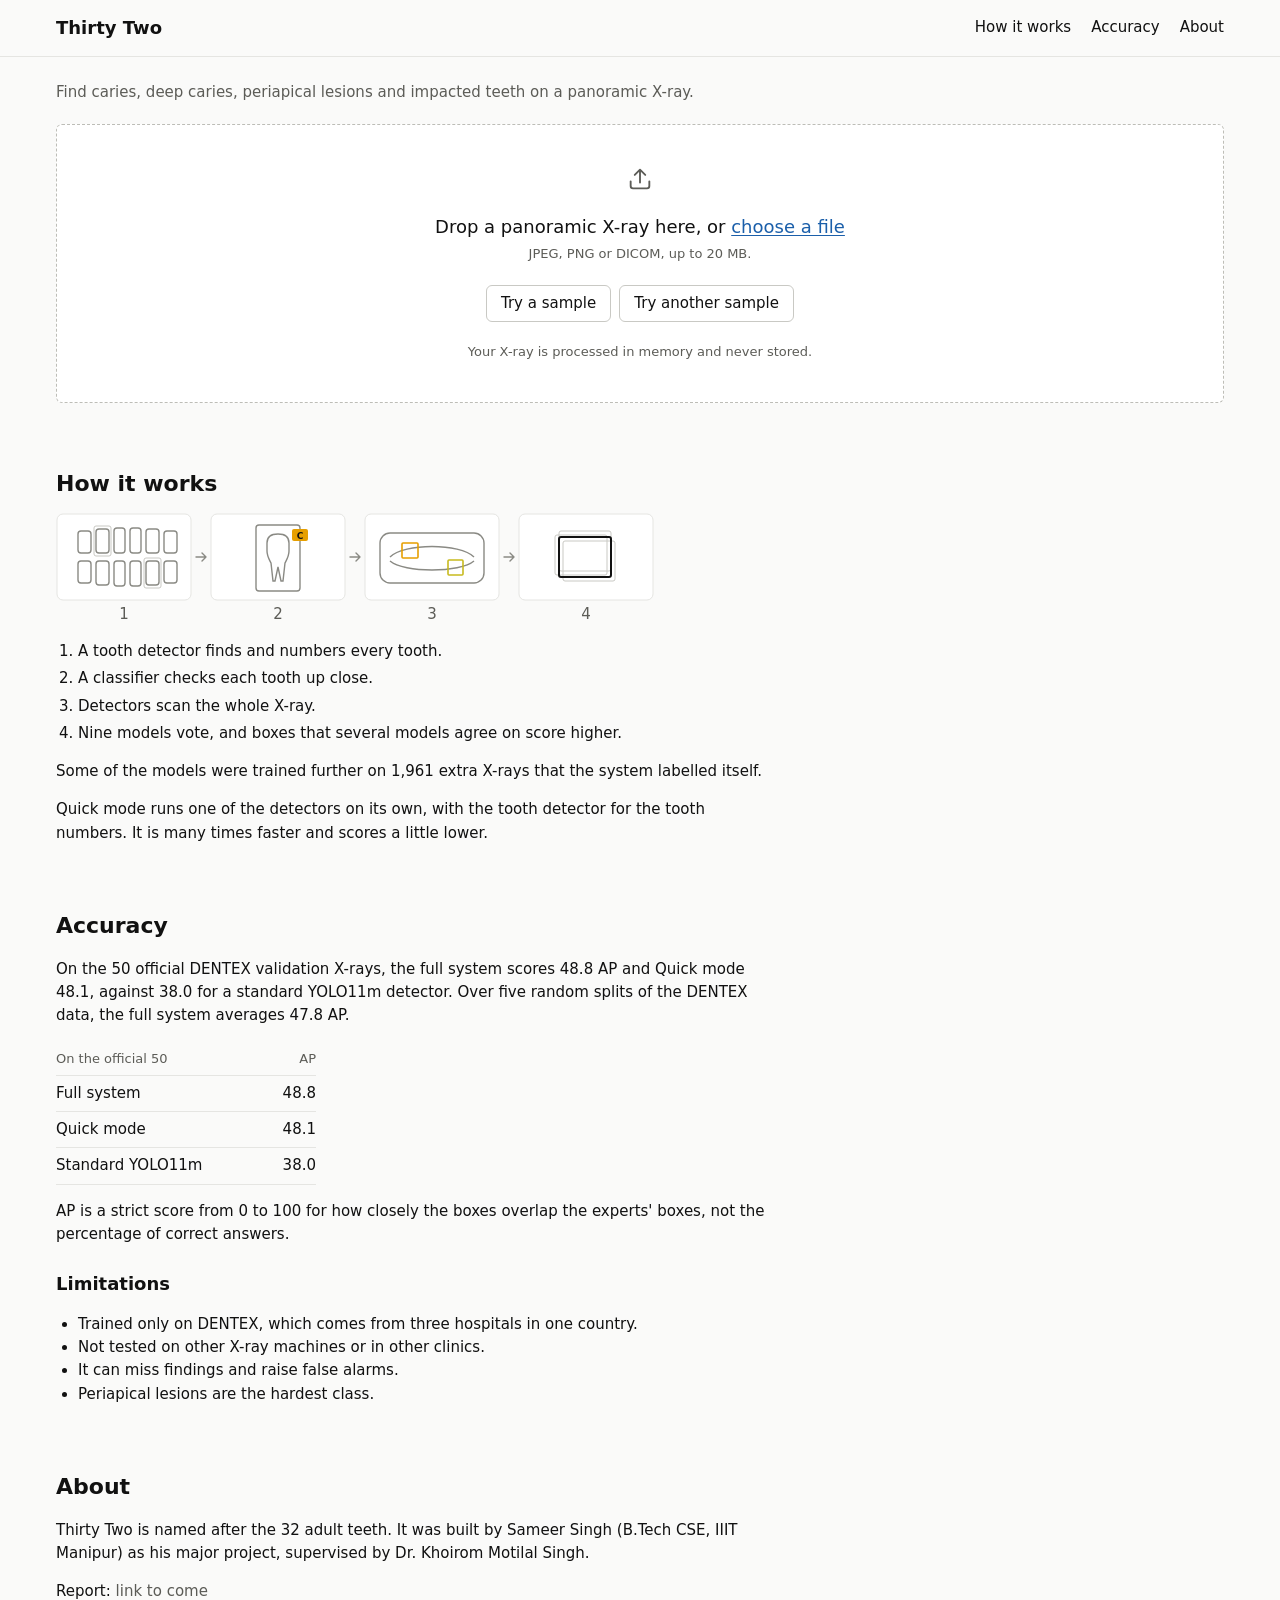
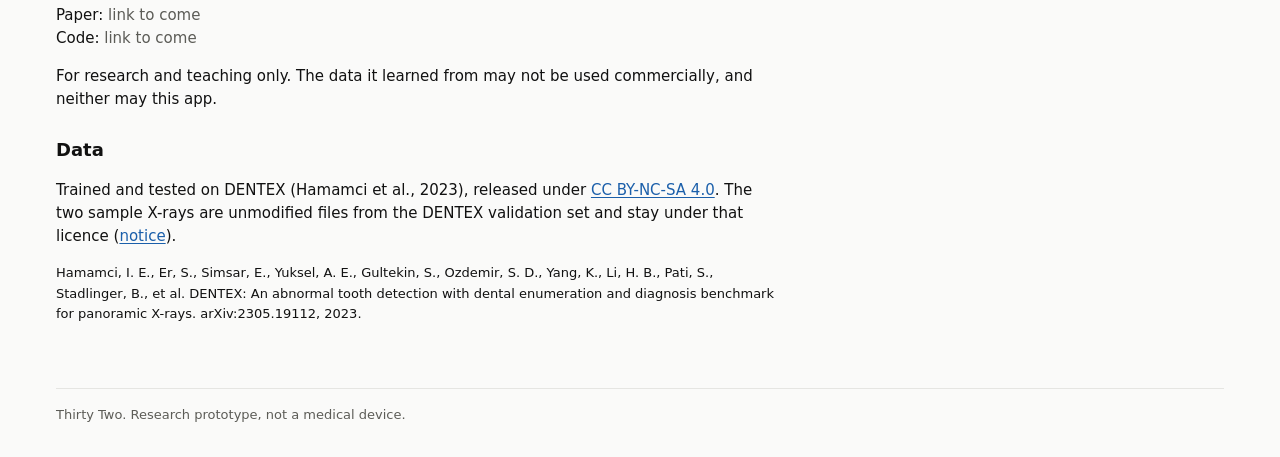
==== thirtytwo/static/index.html @ 02ea4c18 "Add the frontend and the display thresholds - plain HTML, CSS and JS served by FastAPI, no libraries" ====
<!doctype html>
<html lang="en">
<head>
<meta charset="utf-8">
<meta name="viewport" content="width=device-width, initial-scale=1">
<title>Thirty Two</title>
<meta name="description" content="Find caries, deep caries, periapical lesions and impacted teeth on a panoramic X-ray.">
<link rel="icon" href="favicon.svg" type="image/svg+xml">
<link rel="stylesheet" href="app.css">
<script src="app.js" defer></script>
</head>
<body>
<header class="bar">
  <div class="wrap bar-inner">
    <a class="brand" href="#top">Thirty Two</a>
    <nav aria-label="Sections">
      <a href="#how">How it works</a>
      <a href="#accuracy">Accuracy</a>
      <a href="#about">About</a>
    </nav>
  </div>
</header>

<main id="top" class="wrap">
  <p class="lede">Find caries, deep caries, periapical lesions and impacted teeth on a panoramic X-ray.</p>

  <section class="tool" aria-label="Tool">
    <div class="drop" id="drop">
      <svg class="icon" viewBox="0 0 24 24" aria-hidden="true"><path d="M12 15V4M7.5 8.5 12 4l4.5 4.5M4 14v4a2 2 0 0 0 2 2h12a2 2 0 0 0 2-2v-4"/></svg>
      <p class="drop-title">Drop a panoramic X-ray here, or <button type="button" class="link" id="choose">choose a file</button></p>
      <p class="hint">JPEG, PNG or DICOM, up to 20 MB.</p>
      <p class="samples">
        <button type="button" class="outline" data-sample="samples/val_28.png">Try a sample</button>
        <button type="button" class="outline" data-sample="samples/val_14.png">Try another sample</button>
      </p>
      <p class="privacy">Your X-ray is processed in memory and never stored.</p>
      <input type="file" id="file" accept="image/jpeg,image/png,.dcm,.dicom,application/dicom" hidden>
    </div>

    <p class="message" id="message" role="alert" hidden></p>

    <div class="progress" id="progress" hidden>
      <div class="progress-line"><div class="progress-fill" id="progress-fill"></div></div>
      <p class="progress-text" id="progress-text" aria-live="polite"></p>
    </div>

    <div class="warning" id="warning" hidden>
      <p id="warning-text"></p>
      <button type="button" class="outline" data-again>Choose another X-ray</button>
    </div>

    <div class="results" id="results" hidden>
      <div class="viewer-col">
        <div class="viewer" id="viewer" tabindex="0" role="group"
             aria-label="X-ray viewer. Plus and minus zoom, the arrow keys pan, 0 resets the view. The findings are listed next to it.">
          <img id="xray" alt="" draggable="false">
          <canvas id="overlay" aria-hidden="true"></canvas>
        </div>
        <div class="viewer-tools">
          <button type="button" class="outline small" id="reset">
            <svg class="icon" viewBox="0 0 24 24" aria-hidden="true"><path d="M4 12a8 8 0 1 0 2.4-5.7M4 4v4.5h4.5"/></svg>Reset view
          </button>
          <label class="range">Brightness <input type="range" id="brightness" min="40" max="200" value="100"></label>
          <label class="range">Contrast <input type="range" id="contrast" min="40" max="250" value="100"></label>
          <label class="check"><input type="checkbox" id="all-teeth"> Show all teeth</label>
        </div>
        <p class="disclaimer">Research prototype. Not a medical device. Don't use it to diagnose or treat anyone.</p>
      </div>

      <aside class="panel" aria-label="Findings">
        <p class="summary" id="summary" aria-live="polite"></p>
        <div id="groups"></div>

        <fieldset class="block">
          <legend>Show</legend>
          <div class="toggles" id="toggles"></div>
        </fieldset>

        <div class="block">
          <label class="legend" for="sensitivity">Sensitivity <span class="num" id="sens-value">×1.0</span></label>
          <input type="range" id="sensitivity" min="-100" max="100" step="5" value="0">
          <div class="scale" aria-hidden="true"><span>More findings</span><span>Fewer findings</span></div>
        </div>

        <fieldset class="block">
          <legend>Mode</legend>
          <div class="modes">
            <label><input type="radio" name="mode" value="quick"> Quick <span class="num time" id="time-quick"></span></label>
            <label><input type="radio" name="mode" value="full"> Full <span class="num time" id="time-full"></span></label>
          </div>
          <div class="progress-line inline" id="mode-progress" hidden><div class="progress-fill" id="mode-fill"></div></div>
          <p class="hint" id="mode-hint" aria-live="polite"></p>
        </fieldset>

        <div class="block downloads">
          <button type="button" class="outline" id="dl-png">
            <svg class="icon" viewBox="0 0 24 24" aria-hidden="true"><path d="M12 4v11M7.5 10.5 12 15l4.5-4.5M4 14v4a2 2 0 0 0 2 2h12a2 2 0 0 0 2-2v-4"/></svg>Download image (PNG)
          </button>
          <button type="button" class="outline" id="dl-json">
            <svg class="icon" viewBox="0 0 24 24" aria-hidden="true"><path d="M12 4v11M7.5 10.5 12 15l4.5-4.5M4 14v4a2 2 0 0 0 2 2h12a2 2 0 0 0 2-2v-4"/></svg>Download findings (JSON)
          </button>
        </div>

        <button type="button" class="link" data-again>Choose another X-ray</button>
      </aside>
    </div>
  </section>

  <section id="how" class="text">
    <h2>How it works</h2>
    <svg class="diagram" viewBox="0 0 600 112" role="img" aria-label="Four steps: find and number the teeth, check each tooth, scan the whole X-ray, vote.">
      <g class="frame">
        <rect x="1" y="1" width="134" height="86" rx="6"/>
        <rect x="155" y="1" width="134" height="86" rx="6"/>
        <rect x="309" y="1" width="134" height="86" rx="6"/>
        <rect x="463" y="1" width="134" height="86" rx="6"/>
      </g>
      <g class="arrow">
        <path d="M140 44h10M146 40l4 4-4 4"/><path d="M294 44h10M300 40l4 4-4 4"/><path d="M448 44h10M454 40l4 4-4 4"/>
      </g>
      <g class="ink">
        <rect x="22" y="18" width="13" height="22" rx="3"/><rect x="40" y="16" width="13" height="24" rx="3"/>
        <rect x="58" y="15" width="11" height="25" rx="3"/><rect x="74" y="15" width="11" height="25" rx="3"/>
        <rect x="90" y="16" width="13" height="24" rx="3"/><rect x="108" y="18" width="13" height="22" rx="3"/>
        <rect x="22" y="48" width="13" height="22" rx="3"/><rect x="40" y="48" width="13" height="24" rx="3"/>
        <rect x="58" y="48" width="11" height="25" rx="3"/><rect x="74" y="48" width="11" height="25" rx="3"/>
        <rect x="90" y="48" width="13" height="24" rx="3"/><rect x="108" y="48" width="13" height="22" rx="3"/>
      </g>
      <g class="soft"><rect x="38" y="13" width="17" height="30" rx="2"/><rect x="88" y="45" width="17" height="30" rx="2"/></g>
      <g class="ink">
        <rect x="200" y="12" width="44" height="66" rx="3" class="soft"/>
        <path d="M211 30c0-6 4-9 11-9s11 3 11 9v8c0 5-2 8-4 12l-2 18h-2l-3-14-3 14h-2l-2-18c-2-4-4-7-4-12z"/>
      </g>
      <rect x="236" y="16" width="16" height="12" rx="2" class="tag-c"/>
      <text x="244" y="25.5" class="tag-text">C</text>
      <g class="ink">
        <rect x="324" y="20" width="104" height="50" rx="10"/>
        <path d="M334 44c14-14 70-14 84 0M334 48c14 12 70 12 84 0"/>
      </g>
      <rect x="346" y="30" width="16" height="15" rx="1" class="box-c"/>
      <rect x="392" y="47" width="15" height="15" rx="1" class="box-it"/>
      <g class="soft"><rect x="499" y="22" width="52" height="40" rx="2"/><rect x="507" y="28" width="52" height="40" rx="2"/><rect x="503" y="18" width="52" height="40" rx="2"/></g>
      <rect x="503" y="24" width="52" height="40" rx="2" class="ink strong"/>
      <g class="step"><text x="68" y="106">1</text><text x="222" y="106">2</text><text x="376" y="106">3</text><text x="530" y="106">4</text></g>
    </svg>
    <ol class="steps">
      <li>A tooth detector finds and numbers every tooth.</li>
      <li>A classifier checks each tooth up close.</li>
      <li>Detectors scan the whole X-ray.</li>
      <li>Nine models vote, and boxes that several models agree on score higher.</li>
    </ol>
    <p>Some of the models were trained further on 1,961 extra X-rays that the system labelled itself.</p>
    <p>Quick mode runs one of the detectors on its own, with the tooth detector for the tooth numbers. It is many
      times faster and scores a little lower.</p>
  </section>

  <section id="accuracy" class="text">
    <h2>Accuracy</h2>
    <p>On the 50 official DENTEX validation X-rays, the full system scores 48.8 AP and Quick mode 48.1, against 38.0
      for a standard YOLO11m detector. Over five random splits of the DENTEX data, the full system averages 47.8 AP.</p>
    <table class="scores">
      <thead><tr><th scope="col">On the official 50</th><th scope="col" class="num">AP</th></tr></thead>
      <tbody>
        <tr><td>Full system</td><td class="num">48.8</td></tr>
        <tr><td>Quick mode</td><td class="num">48.1</td></tr>
        <tr><td>Standard YOLO11m</td><td class="num">38.0</td></tr>
      </tbody>
    </table>
    <p>AP is a strict score from 0 to 100 for how closely the boxes overlap the experts' boxes, not the percentage of
      correct answers.</p>
    <h3>Limitations</h3>
    <ul>
      <li>Trained only on DENTEX, which comes from three hospitals in one country.</li>
      <li>Not tested on other X-ray machines or in other clinics.</li>
      <li>It can miss findings and raise false alarms.</li>
      <li>Periapical lesions are the hardest class.</li>
    </ul>
  </section>

  <section id="about" class="text">
    <h2>About</h2>
    <p>Thirty Two is named after the 32 adult teeth. It was built by Sameer Singh (B.Tech CSE, IIIT Manipur) as his
      major project, supervised by Dr. Khoirom Motilal Singh.</p>
    <ul class="links">
      <!-- Replace each "link to come" with a link, e.g. <a href="https://...">Read the report</a> -->
      <li>Report: <span class="todo">link to come</span></li>
      <li>Paper: <span class="todo">link to come</span></li>
      <li>Code: <span class="todo">link to come</span></li>
    </ul>
    <p>For research and teaching only. The data it learned from may not be used commercially, and neither may this
      app.</p>
    <h3>Data</h3>
    <p>Trained and tested on DENTEX (Hamamci et al., 2023), released under
      <a href="https://creativecommons.org/licenses/by-nc-sa/4.0/" rel="noreferrer">CC BY-NC-SA 4.0</a>. The two
      sample X-rays are unmodified files from the DENTEX validation set and stay under that licence
      (<a href="samples/LICENSE.txt">notice</a>).</p>
    <p class="cite">Hamamci, I. E., Er, S., Simsar, E., Yuksel, A. E., Gultekin, S., Ozdemir, S. D., Yang, K., Li, H. B.,
      Pati, S., Stadlinger, B., et al. DENTEX: An abnormal tooth detection with dental enumeration and diagnosis
      benchmark for panoramic X-rays. arXiv:2305.19112, 2023.</p>
  </section>
</main>

<footer class="wrap foot">Thirty Two. Research prototype, not a medical device.</footer>
</body>
</html>
---- thirtytwo/static/app.css ----
/* Thirty Two. One accent, no shadows, no gradients, radius at most 6px, system fonts, one type scale. */
:root {
  --bg: #FAFAF9;
  --surface: #FFFFFF;
  --text: #111111;
  --muted: #5C5C57;
  --border: #E5E5E2;
  --accent: #1B5FAA;           /* links and the main button only; 6.2:1 on --bg */
  --viewer: #0E0F10;
  --caries: #E69F00;           /* Okabe-Ito */
  --deep: #CC79A7;
  --peri: #56B4E9;
  --impacted: #F0E442;
  --s: 13px;                   /* type scale */
  --m: 15px;
  --l: 18px;
  --xl: 22px;
  --r: 6px;
  --font: system-ui, -apple-system, "Segoe UI", Roboto, "Helvetica Neue", Arial, sans-serif;
}

* { box-sizing: border-box; }
html { -webkit-text-size-adjust: 100%; scroll-behavior: smooth; }
body { margin: 0; background: var(--bg); color: var(--text); font: 400 var(--m)/1.55 var(--font); }
[hidden] { display: none !important; }
a { color: var(--accent); text-underline-offset: 2px; }
a:hover { text-decoration-thickness: 2px; }
:focus-visible { outline: 2px solid var(--accent); outline-offset: 2px; }
.num { font-variant-numeric: tabular-nums; }
.wrap { max-width: 1200px; margin: 0 auto; padding: 0 16px; }

/* ---------------------------------------------------------------- top bar */
.bar { border-bottom: 1px solid var(--border); background: var(--bg); }
.bar-inner { display: flex; align-items: center; justify-content: space-between; gap: 16px; min-height: 56px; flex-wrap: wrap; }
.brand { color: var(--text); text-decoration: none; font-weight: 600; font-size: var(--l); }
.bar nav { display: flex; gap: 20px; flex-wrap: wrap; }
.bar nav a { color: var(--text); text-decoration: none; font-size: var(--m); }
.bar nav a:hover { color: var(--accent); text-decoration: underline; }
@media (max-width: 480px) {
  .bar nav { gap: 14px; }
  .bar nav a { font-size: var(--s); }
}
.lede { margin: 24px 0 20px; font-size: var(--m); color: var(--muted); }

/* ---------------------------------------------------------------- buttons */
button { font: inherit; color: inherit; cursor: pointer; }
.outline, .primary {
  display: inline-flex; align-items: center; gap: 8px; min-height: 36px; padding: 6px 14px;
  border-radius: var(--r); font-size: var(--m);
}
.outline { background: var(--surface); border: 1px solid #C9C9C4; color: var(--text); }
.outline:hover { border-color: var(--text); }
.primary { background: var(--accent); border: 1px solid var(--accent); color: #fff; }
.small { min-height: 32px; padding: 4px 10px; font-size: var(--s); }
.link { background: none; border: 0; padding: 0; color: var(--accent); text-decoration: underline; text-underline-offset: 2px; }
button:disabled, input:disabled { cursor: not-allowed; opacity: 0.5; }
.icon { width: 18px; height: 18px; flex: none; fill: none; stroke: currentColor; stroke-width: 1.6; stroke-linecap: round; stroke-linejoin: round; }

/* ---------------------------------------------------------------- drop zone */
.drop {
  border: 1px dashed #BDBDB7; border-radius: var(--r); background: var(--surface);
  padding: 40px 16px; text-align: center;
}
.drop.over { border-color: var(--accent); border-style: solid; }
.drop .icon { width: 28px; height: 28px; color: var(--muted); }
.drop-title { margin: 12px 0 4px; font-size: var(--l); }
.hint { margin: 0; color: var(--muted); font-size: var(--s); }
.samples { margin: 20px 0 0; display: flex; gap: 8px; justify-content: center; flex-wrap: wrap; }
.privacy { margin: 20px 0 0; font-size: var(--s); color: var(--muted); }
.message { margin: 12px 0 0; padding: 10px 12px; border: 1px solid var(--border); border-radius: var(--r); background: var(--surface); }

/* ---------------------------------------------------------------- loading */
.progress { padding: 32px 0; }
.progress-line { height: 2px; background: var(--border); border-radius: 1px; overflow: hidden; }
.progress-fill { height: 100%; width: 0; background: var(--accent); }
.progress-line.inline { margin-top: 12px; }
.progress-text { margin: 12px 0 0; color: var(--muted); }
.warning { margin-top: 16px; padding: 16px; border: 1px solid var(--border); border-radius: var(--r); background: var(--surface); }
.warning p { margin: 0 0 12px; }

/* ---------------------------------------------------------------- results */
.results { display: grid; gap: 24px; margin-top: 4px; }
@media (min-width: 900px) {
  .results { grid-template-columns: minmax(0, 1fr) 320px; align-items: start; }
}
.viewer-col { min-width: 0; }
.viewer {
  position: relative; overflow: hidden; width: 100%; aspect-ratio: 4 / 3; background: var(--viewer);
  border-radius: var(--r); touch-action: none; cursor: grab; user-select: none; -webkit-user-select: none;
}
@media (min-width: 900px) { .viewer { aspect-ratio: auto; height: min(68vh, 620px); } }
.viewer.dragging { cursor: grabbing; }
.viewer img { position: absolute; left: 0; top: 0; transform-origin: 0 0; max-width: none; pointer-events: none; }
.viewer canvas { position: absolute; inset: 0; width: 100%; height: 100%; pointer-events: none; }
.viewer-tools { display: flex; flex-wrap: wrap; align-items: center; gap: 12px 20px; margin-top: 12px; font-size: var(--s); }
.range { display: inline-flex; align-items: center; gap: 8px; }
.range input { width: 110px; }
.check { display: inline-flex; align-items: center; gap: 6px; }
input[type="range"] { accent-color: var(--accent); }
input[type="checkbox"], input[type="radio"] { accent-color: var(--accent); width: 16px; height: 16px; margin: 0; }
.disclaimer { margin: 12px 0 0; font-size: var(--s); color: var(--muted); }

.panel { background: var(--surface); border: 1px solid var(--border); border-radius: var(--r); padding: 16px; min-width: 0; }
.summary { margin: 0 0 12px; font-size: var(--l); font-weight: 600; }
.group { margin: 0 0 12px; }
.group h3 { display: flex; align-items: center; gap: 8px; margin: 0 0 4px; font-size: var(--s); font-weight: 600; color: var(--muted); }
.group ul { list-style: none; margin: 0; padding: 0; }
.row {
  display: grid; grid-template-columns: 12px minmax(0, 1fr) auto auto; align-items: center; gap: 10px;
  width: 100%; padding: 6px 8px; border: 1px solid transparent; border-radius: var(--r);
  background: none; text-align: left; font-size: var(--m);
}
.row:hover, .row.on { border-color: var(--border); background: var(--bg); }
.row .tooth { color: var(--muted); font-size: var(--s); }
.row .pct { min-width: 3.2em; text-align: right; }
.swatch { display: inline-block; width: 12px; height: 12px; border-radius: 2px; border: 1px solid rgba(17, 17, 17, 0.25); flex: none; }
.empty { margin: 0 0 12px; color: var(--muted); }

.block { margin: 16px 0 0; padding: 16px 0 0; border: 0; border-top: 1px solid var(--border); min-width: 0; }
fieldset.block { padding-left: 0; padding-right: 0; padding-bottom: 0; margin-left: 0; margin-right: 0; }
legend, .legend { display: flex; justify-content: space-between; width: 100%; padding: 0; margin: 0 0 8px; font-size: var(--s); font-weight: 600; color: var(--muted); }
fieldset.block > legend { float: left; }          /* a legend that behaves like a heading, under the divider */
fieldset.block > legend + * { clear: both; }
.toggles { display: grid; gap: 6px; font-size: var(--s); }
.toggles label { display: inline-flex; align-items: center; gap: 6px; white-space: nowrap; }
.block input[type="range"] { width: 100%; }
.scale { display: flex; justify-content: space-between; font-size: var(--s); color: var(--muted); }
.modes { display: flex; gap: 20px; flex-wrap: wrap; }
.modes label { display: inline-flex; align-items: center; gap: 6px; }
.time { color: var(--muted); font-size: var(--s); }
.block .hint { margin-top: 6px; }
.downloads { display: grid; gap: 8px; }
.downloads .outline { justify-content: center; }
.panel > .link { margin-top: 16px; font-size: var(--s); }

/* ---------------------------------------------------------------- text sections */
.text { max-width: 720px; margin: 64px 0 0; }
.text h2 { font-size: var(--xl); font-weight: 600; margin: 0 0 12px; }
.text h3 { font-size: var(--l); font-weight: 600; margin: 24px 0 8px; }
.text p, .text li { color: var(--text); }
.text ul, .text ol { padding-left: 22px; }
.diagram { display: block; width: 100%; max-width: 600px; height: auto; margin: 8px 0 12px; }
.diagram .frame rect { fill: var(--surface); stroke: var(--border); }
.diagram .ink, .diagram .ink rect, .diagram .ink path { fill: none; stroke: #8A8A84; stroke-width: 1.4; }
.diagram .soft, .diagram .soft rect { fill: none; stroke: #C9C9C4; stroke-width: 1; }
.diagram .strong { stroke: var(--text); stroke-width: 2; }
.diagram .arrow path { fill: none; stroke: #8A8A84; stroke-width: 1.4; stroke-linecap: round; stroke-linejoin: round; }
.diagram .tag-c { fill: var(--caries); }
.diagram .tag-text { font: 600 9px var(--font); fill: var(--text); text-anchor: middle; }
.diagram .box-c { fill: none; stroke: var(--caries); stroke-width: 1.6; }
.diagram .box-it { fill: none; stroke: #C7BA1E; stroke-width: 1.6; }
.diagram .step text { font: 400 15px var(--font); fill: var(--muted); text-anchor: middle; }
.steps li { margin: 4px 0; }
.scores { border-collapse: collapse; margin: 12px 0; min-width: 260px; }
.scores th, .scores td { border-bottom: 1px solid var(--border); padding: 6px 16px 6px 0; text-align: left; font-weight: 400; }
.scores th { font-size: var(--s); color: var(--muted); }
.scores .num { text-align: right; padding-right: 0; }
.links { list-style: none; padding: 0 !important; }
.todo { color: var(--muted); }
.cite { font-size: var(--s); color: var(--muted); overflow-wrap: anywhere; }
.foot { margin-top: 64px; padding-bottom: 32px; font-size: var(--s); color: var(--muted); }
.foot::before { content: ""; display: block; border-top: 1px solid var(--border); margin-bottom: 16px; }
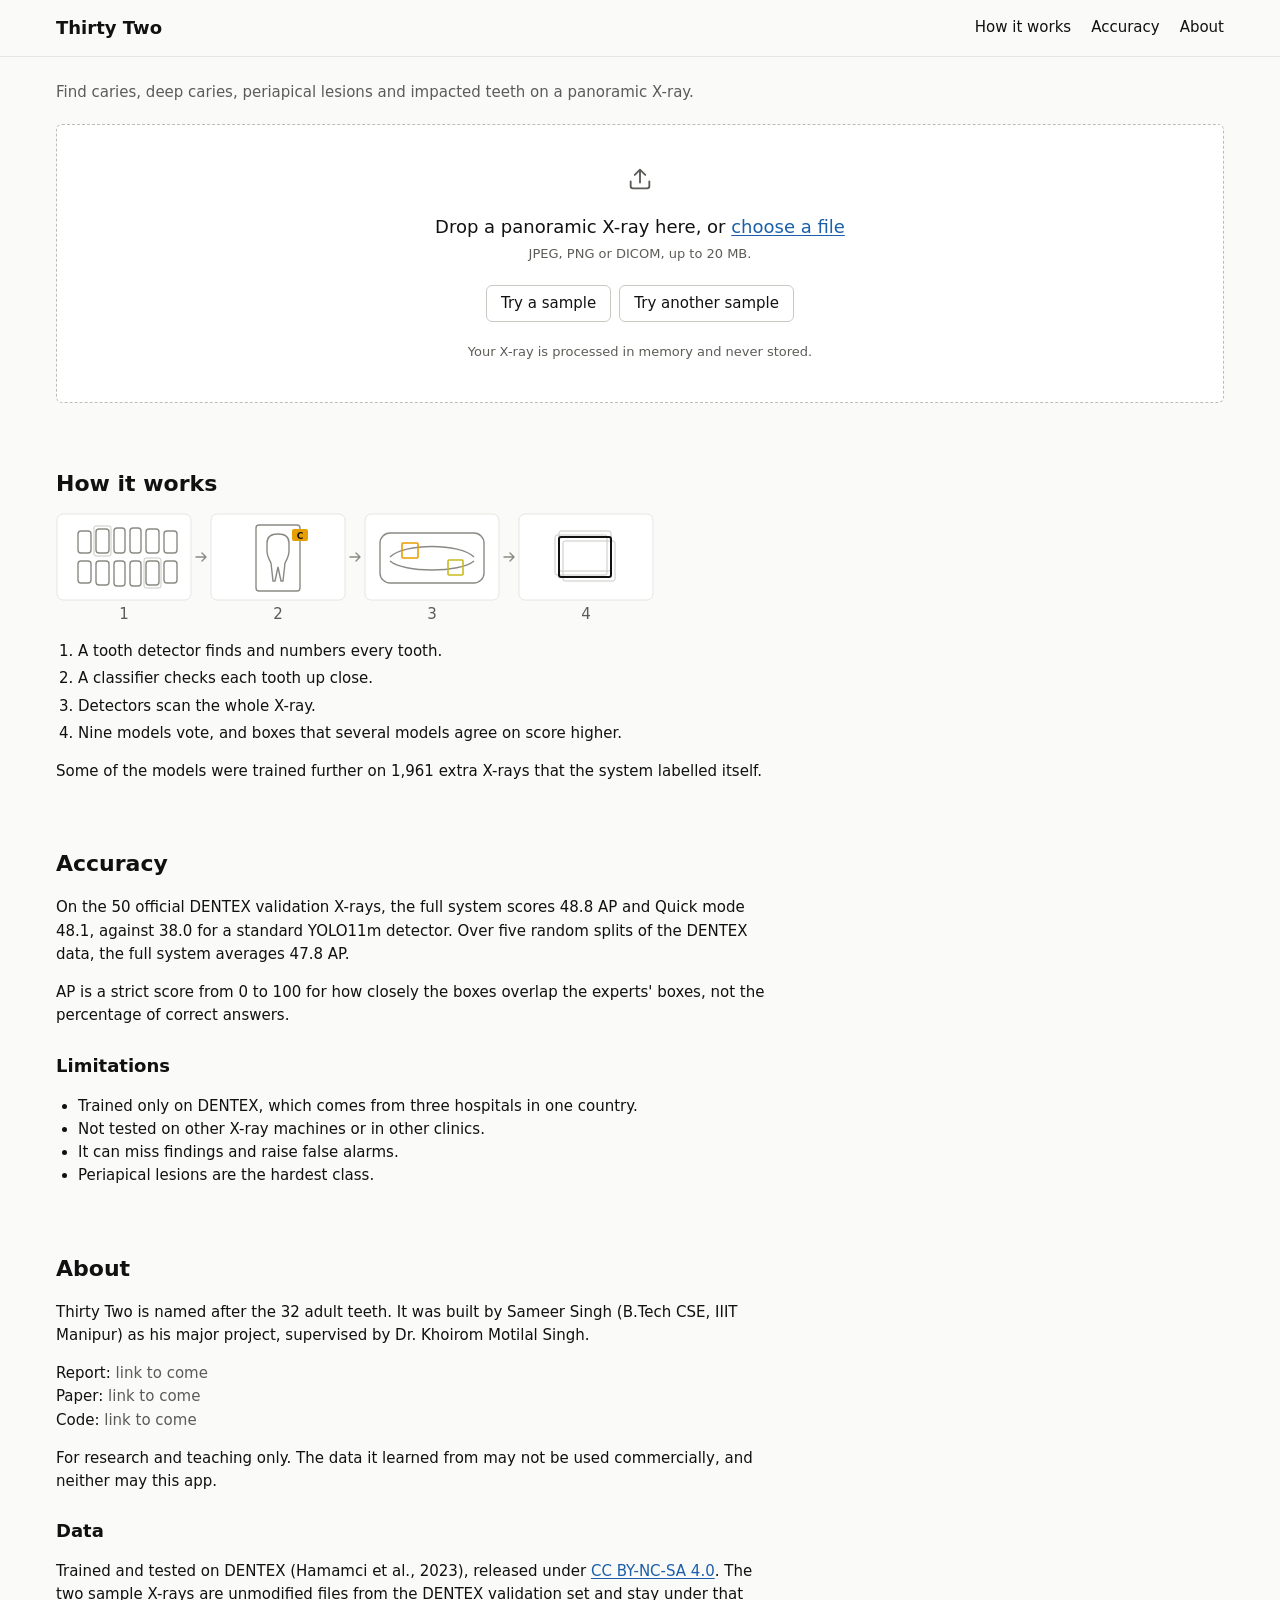
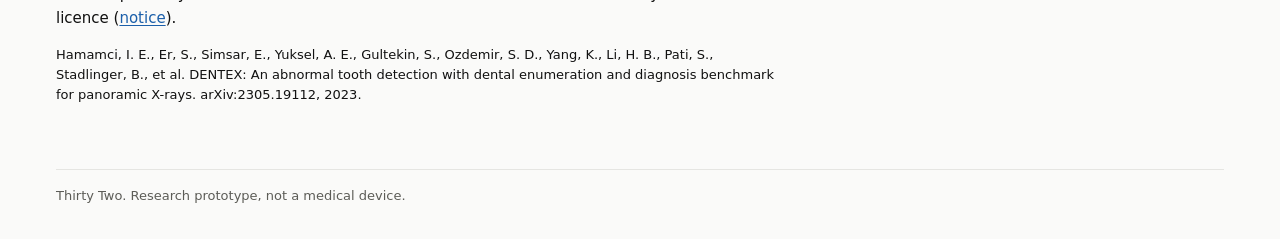
==== commit a0575805: "Tighten the page text and the README; check the browser in both modes - How it works and Accuracy no" ====
--- a/thirtytwo/static/index.html
+++ b/thirtytwo/static/index.html
@@ -150,22 +150,12 @@
       <li>Nine models vote, and boxes that several models agree on score higher.</li>
     </ol>
     <p>Some of the models were trained further on 1,961 extra X-rays that the system labelled itself.</p>
-    <p>Quick mode runs one of the detectors on its own, with the tooth detector for the tooth numbers. It is many
-      times faster and scores a little lower.</p>
   </section>
 
   <section id="accuracy" class="text">
     <h2>Accuracy</h2>
     <p>On the 50 official DENTEX validation X-rays, the full system scores 48.8 AP and Quick mode 48.1, against 38.0
       for a standard YOLO11m detector. Over five random splits of the DENTEX data, the full system averages 47.8 AP.</p>
-    <table class="scores">
-      <thead><tr><th scope="col">On the official 50</th><th scope="col" class="num">AP</th></tr></thead>
-      <tbody>
-        <tr><td>Full system</td><td class="num">48.8</td></tr>
-        <tr><td>Quick mode</td><td class="num">48.1</td></tr>
-        <tr><td>Standard YOLO11m</td><td class="num">38.0</td></tr>
-      </tbody>
-    </table>
     <p>AP is a strict score from 0 to 100 for how closely the boxes overlap the experts' boxes, not the percentage of
       correct answers.</p>
     <h3>Limitations</h3>
--- a/thirtytwo/static/app.css
+++ b/thirtytwo/static/app.css
@@ -151,10 +151,6 @@
 .diagram .box-it { fill: none; stroke: #C7BA1E; stroke-width: 1.6; }
 .diagram .step text { font: 400 15px var(--font); fill: var(--muted); text-anchor: middle; }
 .steps li { margin: 4px 0; }
-.scores { border-collapse: collapse; margin: 12px 0; min-width: 260px; }
-.scores th, .scores td { border-bottom: 1px solid var(--border); padding: 6px 16px 6px 0; text-align: left; font-weight: 400; }
-.scores th { font-size: var(--s); color: var(--muted); }
-.scores .num { text-align: right; padding-right: 0; }
 .links { list-style: none; padding: 0 !important; }
 .todo { color: var(--muted); }
 .cite { font-size: var(--s); color: var(--muted); overflow-wrap: anywhere; }
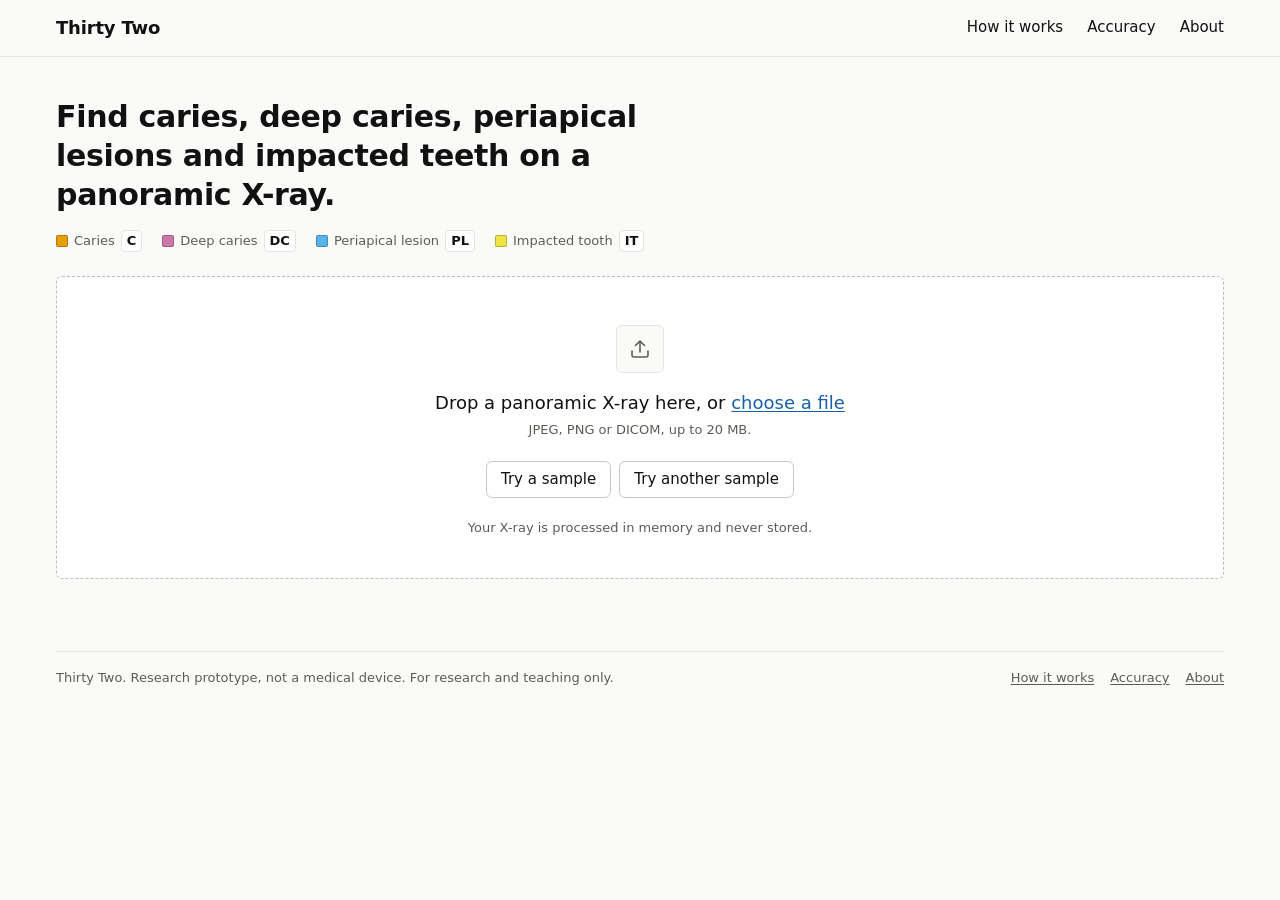
==== commit 12b451ee: "Give How it works, Accuracy and About their own pages - /how-it-works, /accuracy and /about are sepa" ====
--- a/thirtytwo/static/index.html
+++ b/thirtytwo/static/index.html
@@ -12,21 +12,29 @@
 <body>
 <header class="bar">
   <div class="wrap bar-inner">
-    <a class="brand" href="#top">Thirty Two</a>
-    <nav aria-label="Sections">
-      <a href="#how">How it works</a>
-      <a href="#accuracy">Accuracy</a>
-      <a href="#about">About</a>
+    <a class="brand" href="/" aria-current="page">Thirty Two</a>
+    <nav aria-label="Pages">
+      <a href="/how-it-works">How it works</a>
+      <a href="/accuracy">Accuracy</a>
+      <a href="/about">About</a>
     </nav>
   </div>
 </header>
 
-<main id="top" class="wrap">
-  <p class="lede">Find caries, deep caries, periapical lesions and impacted teeth on a panoramic X-ray.</p>
+<main class="wrap">
+  <div class="intro">
+    <h1 class="title">Find caries, deep caries, periapical lesions and impacted teeth on a panoramic X-ray.</h1>
+    <ul class="key" aria-label="Colour and code of each finding">
+      <li><span class="swatch caries"></span>Caries <span class="code">C</span></li>
+      <li><span class="swatch deep"></span>Deep caries <span class="code">DC</span></li>
+      <li><span class="swatch peri"></span>Periapical lesion <span class="code">PL</span></li>
+      <li><span class="swatch impacted"></span>Impacted tooth <span class="code">IT</span></li>
+    </ul>
+  </div>
 
   <section class="tool" aria-label="Tool">
     <div class="drop" id="drop">
-      <svg class="icon" viewBox="0 0 24 24" aria-hidden="true"><path d="M12 15V4M7.5 8.5 12 4l4.5 4.5M4 14v4a2 2 0 0 0 2 2h12a2 2 0 0 0 2-2v-4"/></svg>
+      <span class="drop-icon"><svg class="icon" viewBox="0 0 24 24" aria-hidden="true"><path d="M12 15V4M7.5 8.5 12 4l4.5 4.5M4 14v4a2 2 0 0 0 2 2h12a2 2 0 0 0 2-2v-4"/></svg></span>
       <p class="drop-title">Drop a panoramic X-ray here, or <button type="button" class="link" id="choose">choose a file</button></p>
       <p class="hint">JPEG, PNG or DICOM, up to 20 MB.</p>
       <p class="samples">
@@ -105,91 +113,13 @@
       </aside>
     </div>
   </section>
-
-  <section id="how" class="text">
-    <h2>How it works</h2>
-    <svg class="diagram" viewBox="0 0 600 112" role="img" aria-label="Four steps: find and number the teeth, check each tooth, scan the whole X-ray, vote.">
-      <g class="frame">
-        <rect x="1" y="1" width="134" height="86" rx="6"/>
-        <rect x="155" y="1" width="134" height="86" rx="6"/>
-        <rect x="309" y="1" width="134" height="86" rx="6"/>
-        <rect x="463" y="1" width="134" height="86" rx="6"/>
-      </g>
-      <g class="arrow">
-        <path d="M140 44h10M146 40l4 4-4 4"/><path d="M294 44h10M300 40l4 4-4 4"/><path d="M448 44h10M454 40l4 4-4 4"/>
-      </g>
-      <g class="ink">
-        <rect x="22" y="18" width="13" height="22" rx="3"/><rect x="40" y="16" width="13" height="24" rx="3"/>
-        <rect x="58" y="15" width="11" height="25" rx="3"/><rect x="74" y="15" width="11" height="25" rx="3"/>
-        <rect x="90" y="16" width="13" height="24" rx="3"/><rect x="108" y="18" width="13" height="22" rx="3"/>
-        <rect x="22" y="48" width="13" height="22" rx="3"/><rect x="40" y="48" width="13" height="24" rx="3"/>
-        <rect x="58" y="48" width="11" height="25" rx="3"/><rect x="74" y="48" width="11" height="25" rx="3"/>
-        <rect x="90" y="48" width="13" height="24" rx="3"/><rect x="108" y="48" width="13" height="22" rx="3"/>
-      </g>
-      <g class="soft"><rect x="38" y="13" width="17" height="30" rx="2"/><rect x="88" y="45" width="17" height="30" rx="2"/></g>
-      <g class="ink">
-        <rect x="200" y="12" width="44" height="66" rx="3" class="soft"/>
-        <path d="M211 30c0-6 4-9 11-9s11 3 11 9v8c0 5-2 8-4 12l-2 18h-2l-3-14-3 14h-2l-2-18c-2-4-4-7-4-12z"/>
-      </g>
-      <rect x="236" y="16" width="16" height="12" rx="2" class="tag-c"/>
-      <text x="244" y="25.5" class="tag-text">C</text>
-      <g class="ink">
-        <rect x="324" y="20" width="104" height="50" rx="10"/>
-        <path d="M334 44c14-14 70-14 84 0M334 48c14 12 70 12 84 0"/>
-      </g>
-      <rect x="346" y="30" width="16" height="15" rx="1" class="box-c"/>
-      <rect x="392" y="47" width="15" height="15" rx="1" class="box-it"/>
-      <g class="soft"><rect x="499" y="22" width="52" height="40" rx="2"/><rect x="507" y="28" width="52" height="40" rx="2"/><rect x="503" y="18" width="52" height="40" rx="2"/></g>
-      <rect x="503" y="24" width="52" height="40" rx="2" class="ink strong"/>
-      <g class="step"><text x="68" y="106">1</text><text x="222" y="106">2</text><text x="376" y="106">3</text><text x="530" y="106">4</text></g>
-    </svg>
-    <ol class="steps">
-      <li>A tooth detector finds and numbers every tooth.</li>
-      <li>A classifier checks each tooth up close.</li>
-      <li>Detectors scan the whole X-ray.</li>
-      <li>Nine models vote, and boxes that several models agree on score higher.</li>
-    </ol>
-    <p>Some of the models were trained further on 1,961 extra X-rays that the system labelled itself.</p>
-  </section>
-
-  <section id="accuracy" class="text">
-    <h2>Accuracy</h2>
-    <p>On the 50 official DENTEX validation X-rays, the full system scores 48.8 AP and Quick mode 48.1, against 38.0
-      for a standard YOLO11m detector. Over five random splits of the DENTEX data, the full system averages 47.8 AP.</p>
-    <p>AP is a strict score from 0 to 100 for how closely the boxes overlap the experts' boxes, not the percentage of
-      correct answers.</p>
-    <h3>Limitations</h3>
-    <ul>
-      <li>Trained only on DENTEX, which comes from three hospitals in one country.</li>
-      <li>Not tested on other X-ray machines or in other clinics.</li>
-      <li>It can miss findings and raise false alarms.</li>
-      <li>Periapical lesions are the hardest class.</li>
-    </ul>
-  </section>
-
-  <section id="about" class="text">
-    <h2>About</h2>
-    <p>Thirty Two is named after the 32 adult teeth. It was built by Sameer Singh (B.Tech CSE, IIIT Manipur) as his
-      major project, supervised by Dr. Khoirom Motilal Singh.</p>
-    <ul class="links">
-      <!-- Replace each "link to come" with a link, e.g. <a href="https://...">Read the report</a> -->
-      <li>Report: <span class="todo">link to come</span></li>
-      <li>Paper: <span class="todo">link to come</span></li>
-      <li>Code: <span class="todo">link to come</span></li>
-    </ul>
-    <p>For research and teaching only. The data it learned from may not be used commercially, and neither may this
-      app.</p>
-    <h3>Data</h3>
-    <p>Trained and tested on DENTEX (Hamamci et al., 2023), released under
-      <a href="https://creativecommons.org/licenses/by-nc-sa/4.0/" rel="noreferrer">CC BY-NC-SA 4.0</a>. The two
-      sample X-rays are unmodified files from the DENTEX validation set and stay under that licence
-      (<a href="samples/LICENSE.txt">notice</a>).</p>
-    <p class="cite">Hamamci, I. E., Er, S., Simsar, E., Yuksel, A. E., Gultekin, S., Ozdemir, S. D., Yang, K., Li, H. B.,
-      Pati, S., Stadlinger, B., et al. DENTEX: An abnormal tooth detection with dental enumeration and diagnosis
-      benchmark for panoramic X-rays. arXiv:2305.19112, 2023.</p>
-  </section>
 </main>
 
-<footer class="wrap foot">Thirty Two. Research prototype, not a medical device.</footer>
+<footer class="foot">
+  <div class="foot-inner">
+    <p>Thirty Two. Research prototype, not a medical device. For research and teaching only.</p>
+    <nav aria-label="Footer"><a href="/how-it-works">How it works</a><a href="/accuracy">Accuracy</a><a href="/about">About</a></nav>
+  </div>
+</footer>
 </body>
 </html>
--- a/thirtytwo/static/app.css
+++ b/thirtytwo/static/app.css
@@ -4,9 +4,13 @@
   --surface: #FFFFFF;
   --text: #111111;
   --muted: #5C5C57;
+  --faint: #8A8A84;
   --border: #E5E5E2;
+  --line: #C9C9C4;
   --accent: #1B5FAA;           /* links and the main button only; 6.2:1 on --bg */
   --viewer: #0E0F10;
+  --on-dark: #FAFAF9;
+  --on-dark-muted: #A9A9A3;
   --caries: #E69F00;           /* Okabe-Ito */
   --deep: #CC79A7;
   --peri: #56B4E9;
@@ -15,6 +19,7 @@
   --m: 15px;
   --l: 18px;
   --xl: 22px;
+  --xxl: 30px;
   --r: 6px;
   --font: system-ui, -apple-system, "Segoe UI", Roboto, "Helvetica Neue", Arial, sans-serif;
 }
@@ -28,27 +33,48 @@
 :focus-visible { outline: 2px solid var(--accent); outline-offset: 2px; }
 .num { font-variant-numeric: tabular-nums; }
 .wrap { max-width: 1200px; margin: 0 auto; padding: 0 16px; }
-
-/* ---------------------------------------------------------------- top bar */
+.visually-hidden { position: absolute; width: 1px; height: 1px; overflow: hidden; clip-path: inset(50%); white-space: nowrap; }
+
+/* ---------------------------------------------------------------- top bar and footer */
 .bar { border-bottom: 1px solid var(--border); background: var(--bg); }
 .bar-inner { display: flex; align-items: center; justify-content: space-between; gap: 16px; min-height: 56px; flex-wrap: wrap; }
-.brand { color: var(--text); text-decoration: none; font-weight: 600; font-size: var(--l); }
-.bar nav { display: flex; gap: 20px; flex-wrap: wrap; }
+.brand { color: var(--text); text-decoration: none; font-weight: 600; font-size: var(--l); letter-spacing: -0.01em; }
+.bar nav { display: flex; gap: 24px; flex-wrap: wrap; }
 .bar nav a { color: var(--text); text-decoration: none; font-size: var(--m); }
 .bar nav a:hover { color: var(--accent); text-decoration: underline; }
+.bar nav a[aria-current="page"] { text-decoration: underline; text-decoration-thickness: 2px; text-underline-offset: 6px; }
 @media (max-width: 480px) {
   .bar nav { gap: 14px; }
   .bar nav a { font-size: var(--s); }
 }
-.lede { margin: 24px 0 20px; font-size: var(--m); color: var(--muted); }
-
-/* ---------------------------------------------------------------- buttons */
+.foot { padding: 0 16px 32px; margin-top: 72px; font-size: var(--s); color: var(--muted); }
+.foot-inner { max-width: 1168px; margin: 0 auto; padding-top: 16px; border-top: 1px solid var(--border);
+  display: flex; flex-wrap: wrap; justify-content: space-between; gap: 8px 24px; }
+.foot p { margin: 0; }
+.foot nav { display: flex; flex-wrap: wrap; gap: 16px; }
+.foot nav a { color: var(--muted); }
+
+/* ---------------------------------------------------------------- the tool page */
+.intro { margin: 40px 0 24px; }
+.title { margin: 0; max-width: 32ch; font-size: var(--xl); line-height: 1.3; font-weight: 600; letter-spacing: -0.01em; }
+@media (min-width: 900px) { .title { font-size: var(--xxl); } }
+.key { list-style: none; display: flex; flex-wrap: wrap; gap: 8px 20px; margin: 16px 0 0; padding: 0; font-size: var(--s); color: var(--muted); }
+.key li { display: inline-flex; align-items: center; gap: 6px; }
+.code { display: inline-block; padding: 0 5px; border: 1px solid var(--border); border-radius: 4px; background: var(--surface);
+  color: var(--text); font-size: var(--s); font-weight: 600; line-height: 1.5; }
+.swatch { display: inline-block; width: 12px; height: 12px; border-radius: 2px; border: 1px solid rgba(17, 17, 17, 0.25); flex: none; }
+.swatch.caries, .bar.caries { background: var(--caries); }
+.swatch.deep, .bar.deep { background: var(--deep); }
+.swatch.peri, .bar.peri { background: var(--peri); }
+.swatch.impacted, .bar.impacted { background: var(--impacted); }
+
+/* buttons */
 button { font: inherit; color: inherit; cursor: pointer; }
 .outline, .primary {
   display: inline-flex; align-items: center; gap: 8px; min-height: 36px; padding: 6px 14px;
   border-radius: var(--r); font-size: var(--m);
 }
-.outline { background: var(--surface); border: 1px solid #C9C9C4; color: var(--text); }
+.outline { background: var(--surface); border: 1px solid var(--line); color: var(--text); }
 .outline:hover { border-color: var(--text); }
 .primary { background: var(--accent); border: 1px solid var(--accent); color: #fff; }
 .small { min-height: 32px; padding: 4px 10px; font-size: var(--s); }
@@ -56,20 +82,22 @@
 button:disabled, input:disabled { cursor: not-allowed; opacity: 0.5; }
 .icon { width: 18px; height: 18px; flex: none; fill: none; stroke: currentColor; stroke-width: 1.6; stroke-linecap: round; stroke-linejoin: round; }
 
-/* ---------------------------------------------------------------- drop zone */
+/* drop zone */
 .drop {
   border: 1px dashed #BDBDB7; border-radius: var(--r); background: var(--surface);
-  padding: 40px 16px; text-align: center;
+  padding: 48px 16px 40px; text-align: center;
 }
 .drop.over { border-color: var(--accent); border-style: solid; }
-.drop .icon { width: 28px; height: 28px; color: var(--muted); }
-.drop-title { margin: 12px 0 4px; font-size: var(--l); }
+.drop-icon { display: inline-grid; place-items: center; width: 48px; height: 48px; border: 1px solid var(--border);
+  border-radius: var(--r); color: var(--muted); background: var(--bg); }
+.drop-icon .icon { width: 24px; height: 24px; }
+.drop-title { margin: 16px 0 4px; font-size: var(--l); }
 .hint { margin: 0; color: var(--muted); font-size: var(--s); }
 .samples { margin: 20px 0 0; display: flex; gap: 8px; justify-content: center; flex-wrap: wrap; }
 .privacy { margin: 20px 0 0; font-size: var(--s); color: var(--muted); }
 .message { margin: 12px 0 0; padding: 10px 12px; border: 1px solid var(--border); border-radius: var(--r); background: var(--surface); }
 
-/* ---------------------------------------------------------------- loading */
+/* loading */
 .progress { padding: 32px 0; }
 .progress-line { height: 2px; background: var(--border); border-radius: 1px; overflow: hidden; }
 .progress-fill { height: 100%; width: 0; background: var(--accent); }
@@ -78,7 +106,7 @@
 .warning { margin-top: 16px; padding: 16px; border: 1px solid var(--border); border-radius: var(--r); background: var(--surface); }
 .warning p { margin: 0 0 12px; }
 
-/* ---------------------------------------------------------------- results */
+/* results */
 .results { display: grid; gap: 24px; margin-top: 4px; }
 @media (min-width: 900px) {
   .results { grid-template-columns: minmax(0, 1fr) 320px; align-items: start; }
@@ -113,7 +141,6 @@
 .row:hover, .row.on { border-color: var(--border); background: var(--bg); }
 .row .tooth { color: var(--muted); font-size: var(--s); }
 .row .pct { min-width: 3.2em; text-align: right; }
-.swatch { display: inline-block; width: 12px; height: 12px; border-radius: 2px; border: 1px solid rgba(17, 17, 17, 0.25); flex: none; }
 .empty { margin: 0 0 12px; color: var(--muted); }
 
 .block { margin: 16px 0 0; padding: 16px 0 0; border: 0; border-top: 1px solid var(--border); min-width: 0; }
@@ -133,26 +160,89 @@
 .downloads .outline { justify-content: center; }
 .panel > .link { margin-top: 16px; font-size: var(--s); }
 
-/* ---------------------------------------------------------------- text sections */
-.text { max-width: 720px; margin: 64px 0 0; }
-.text h2 { font-size: var(--xl); font-weight: 600; margin: 0 0 12px; }
-.text h3 { font-size: var(--l); font-weight: 600; margin: 24px 0 8px; }
-.text p, .text li { color: var(--text); }
-.text ul, .text ol { padding-left: 22px; }
-.diagram { display: block; width: 100%; max-width: 600px; height: auto; margin: 8px 0 12px; }
-.diagram .frame rect { fill: var(--surface); stroke: var(--border); }
-.diagram .ink, .diagram .ink rect, .diagram .ink path { fill: none; stroke: #8A8A84; stroke-width: 1.4; }
-.diagram .soft, .diagram .soft rect { fill: none; stroke: #C9C9C4; stroke-width: 1; }
+/* ---------------------------------------------------------------- the text pages */
+.page-head { max-width: 760px; margin: 56px 0 8px; }
+.page-head h1 { margin: 0 0 12px; font-size: var(--xxl); line-height: 1.2; font-weight: 600; letter-spacing: -0.015em; }
+.lede { margin: 0; font-size: var(--l); line-height: 1.55; color: var(--muted); }
+.section { max-width: 760px; margin: 56px 0 0; }
+.section > h2 { margin: 0 0 12px; font-size: var(--xl); font-weight: 600; letter-spacing: -0.01em; }
+.section p { margin: 0 0 12px; }
+.fine { font-size: var(--s); color: var(--muted); }
+.cards + .fine, .figure + .fine { margin-top: 12px; }
+.next { margin: 56px 0 0; font-size: var(--l); }
+.next a::after { content: " \2192"; }
+.list { margin: 0; padding-left: 20px; }
+.list li { margin: 6px 0; }
+.cite { font-size: var(--s); color: var(--muted); overflow-wrap: anywhere; }
+
+.cards { list-style: none; margin: 0; padding: 0; display: grid; gap: 16px; }
+@media (min-width: 720px) { .cards.two, .cards.steps { grid-template-columns: 1fr 1fr; } }
+@media (min-width: 1100px) { .cards.steps { grid-template-columns: repeat(4, 1fr); } }
+.cards.steps { margin-top: 32px; }
+.card { background: var(--surface); border: 1px solid var(--border); border-radius: var(--r); padding: 20px; min-width: 0; }
+.card h2, .card h3 { display: flex; align-items: center; gap: 8px; margin: 0 0 6px; font-size: var(--l); font-weight: 600; }
+.card p { margin: 0 0 8px; }
+.card p:last-child { margin-bottom: 0; }
+.steps .card h2 { margin-top: 14px; }
+.step-no { display: inline-grid; place-items: center; width: 28px; height: 28px; border: 1px solid var(--border);
+  border-radius: var(--r); background: var(--bg); font-size: var(--s); font-weight: 600; color: var(--muted); }
+.callout { max-width: 760px; margin: 24px 0 0; padding: 16px 20px; background: var(--surface); border: 1px solid var(--border); border-radius: var(--r); }
+.facts { margin: 14px 0 0; }
+.facts div { display: flex; justify-content: space-between; gap: 16px; padding: 6px 0; border-top: 1px solid var(--border); font-size: var(--s); }
+.facts dt { color: var(--muted); }
+.facts dd { margin: 0; font-weight: 600; }
+
+/* figures */
+.figure { max-width: 760px; margin: 40px 0 0; padding: 24px; background: var(--surface); border: 1px solid var(--border); border-radius: var(--r); }
+.figure figcaption { margin: 0 0 16px; }
+.figure figcaption h2 { margin: 0 0 2px; font-size: var(--l); font-weight: 600; }
+.figure figcaption .fine { margin: 0; }
+.figure.dark { background: var(--viewer); border-color: var(--viewer); color: var(--on-dark); }
+.figure.dark .fine { color: var(--on-dark-muted); }
+.diagram-figure { padding: 20px; }
+.diagram { display: block; width: 100%; height: auto; }
+.diagram .frame rect { fill: var(--bg); stroke: var(--border); }
+.diagram .ink, .diagram .ink rect, .diagram .ink path { fill: none; stroke: var(--faint); stroke-width: 1.4; }
+.diagram .soft, .diagram .soft rect { fill: none; stroke: var(--line); stroke-width: 1; }
 .diagram .strong { stroke: var(--text); stroke-width: 2; }
-.diagram .arrow path { fill: none; stroke: #8A8A84; stroke-width: 1.4; stroke-linecap: round; stroke-linejoin: round; }
+.diagram .arrow path { fill: none; stroke: var(--faint); stroke-width: 1.4; stroke-linecap: round; stroke-linejoin: round; }
 .diagram .tag-c { fill: var(--caries); }
 .diagram .tag-text { font: 600 9px var(--font); fill: var(--text); text-anchor: middle; }
 .diagram .box-c { fill: none; stroke: var(--caries); stroke-width: 1.6; }
 .diagram .box-it { fill: none; stroke: #C7BA1E; stroke-width: 1.6; }
 .diagram .step text { font: 400 15px var(--font); fill: var(--muted); text-anchor: middle; }
-.steps li { margin: 4px 0; }
-.links { list-style: none; padding: 0 !important; }
-.todo { color: var(--muted); }
-.cite { font-size: var(--s); color: var(--muted); overflow-wrap: anywhere; }
-.foot { margin-top: 64px; padding-bottom: 32px; font-size: var(--s); color: var(--muted); }
-.foot::before { content: ""; display: block; border-top: 1px solid var(--border); margin-bottom: 16px; }
+
+/* bar figures: the table is the chart and its own table view; bars start at the 0 line, value at the tip */
+.barchart { width: 100%; border-collapse: collapse; }
+.barchart th { width: 1%; padding: 10px 16px 10px 0; text-align: left; font-weight: 400; white-space: nowrap; }
+.barchart th .swatch { margin-right: 8px; vertical-align: -1px; }
+.barchart td { padding: 10px 0; border-left: 1px solid var(--line); white-space: nowrap; }
+.barchart tr + tr th, .barchart tr + tr td { border-top: 1px solid var(--border); }
+.barchart .bar { display: inline-block; height: 12px; border-radius: 0 4px 4px 0; background: #B5B5AF; vertical-align: middle; }
+.barchart .em th { font-weight: 600; }
+.barchart .em .bar { background: var(--text); }
+.barchart .bar.caries { background: var(--caries); }
+.barchart .bar.deep { background: var(--deep); }
+.barchart .bar.peri { background: var(--peri); }
+.barchart .bar.impacted { background: var(--impacted); }
+.barchart .val { margin-left: 8px; vertical-align: middle; font-variant-numeric: tabular-nums; }
+.dark .barchart td { border-left-color: #3A3B3E; }
+.dark .barchart tr + tr th, .dark .barchart tr + tr td { border-top-color: #232427; }
+.w-48-8 { width: 48.8%; } .w-48-1 { width: 48.1%; } .w-38-0 { width: 38%; }
+.w-41-6 { width: 41.6%; } .w-56-1 { width: 56.1%; } .w-37-7 { width: 37.7%; } .w-59-6 { width: 59.6%; }
+.note { margin: 16px 0 0; font-size: var(--s); color: var(--muted); }
+
+/* the tooth number chart */
+.fdi { display: grid; gap: 20px; padding: 20px; }
+@media (min-width: 720px) {
+  .fdi { grid-template-columns: 1fr 1fr; gap: 0; }
+  .fdi .half:first-child { padding-right: 16px; }
+  .fdi .half + .half { padding-left: 16px; border-left: 1px solid var(--line); }
+}
+.fdi .fine { margin: 0 0 8px; }
+.fdi svg { display: block; width: 100%; height: auto; }
+.tooth rect { fill: var(--bg); stroke: var(--line); stroke-width: 1; }
+.tooth-hl { fill: var(--surface); stroke: var(--text); stroke-width: 2; }
+.tooth-no text { font: 500 13px var(--font); fill: var(--text); text-anchor: middle; dominant-baseline: central; }
+.tooth-no .strong { font-weight: 700; }
+.findings h3 .code { margin-left: 2px; }
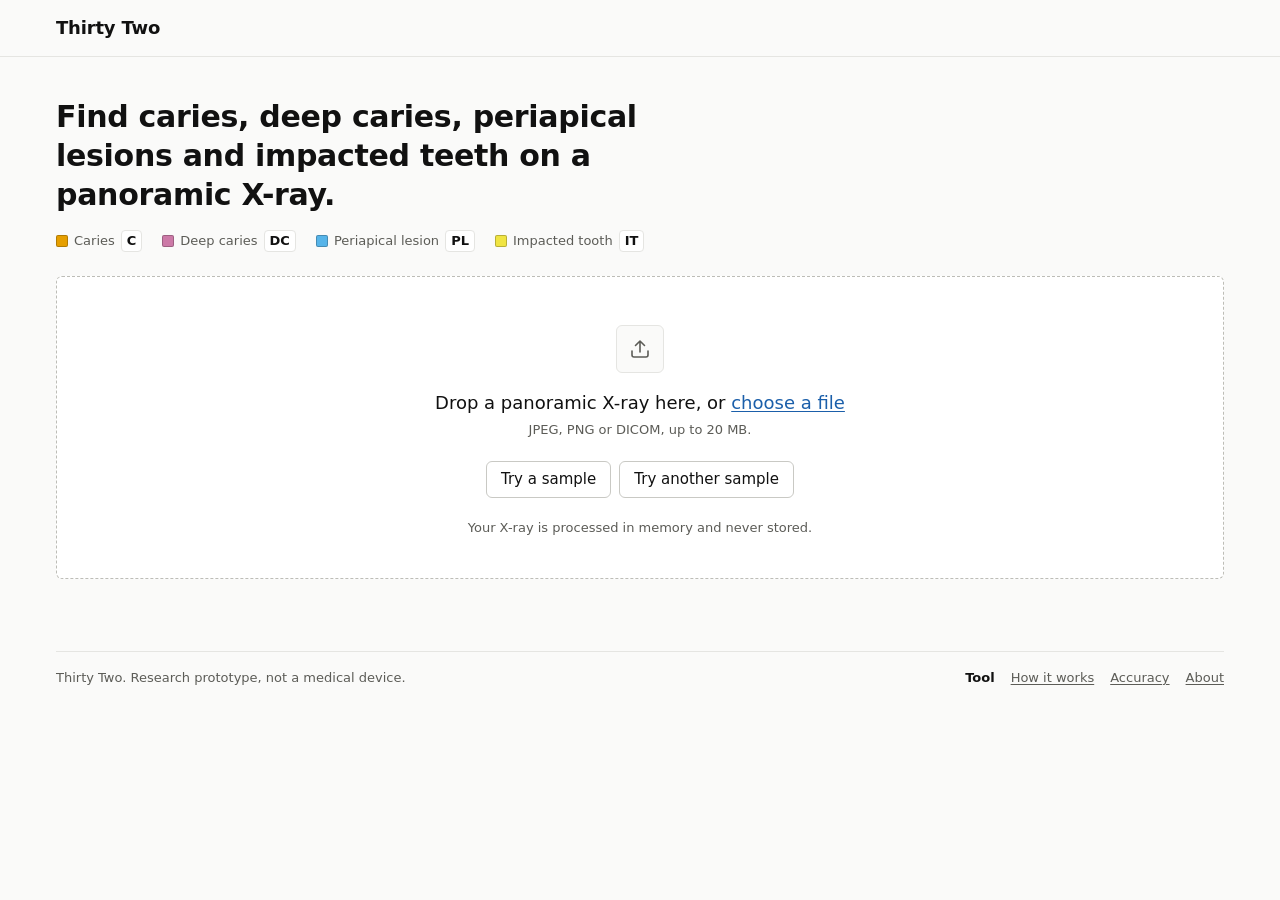
==== commit 1a4a6b2e: "Trim the top bar and footer; one source for the expected times - top bar: the name only; the page li" ====
--- a/thirtytwo/static/index.html
+++ b/thirtytwo/static/index.html
@@ -12,12 +12,7 @@
 <body>
 <header class="bar">
   <div class="wrap bar-inner">
-    <a class="brand" href="/" aria-current="page">Thirty Two</a>
-    <nav aria-label="Pages">
-      <a href="/how-it-works">How it works</a>
-      <a href="/accuracy">Accuracy</a>
-      <a href="/about">About</a>
-    </nav>
+    <a class="brand" href="/">Thirty Two</a>
   </div>
 </header>
 
@@ -117,8 +112,8 @@
 
 <footer class="foot">
   <div class="foot-inner">
-    <p>Thirty Two. Research prototype, not a medical device. For research and teaching only.</p>
-    <nav aria-label="Footer"><a href="/how-it-works">How it works</a><a href="/accuracy">Accuracy</a><a href="/about">About</a></nav>
+    <p>Thirty Two. Research prototype, not a medical device.</p>
+    <nav aria-label="Pages"><a href="/" aria-current="page">Tool</a><a href="/how-it-works">How it works</a><a href="/accuracy">Accuracy</a><a href="/about">About</a></nav>
   </div>
 </footer>
 </body>
--- a/thirtytwo/static/app.css
+++ b/thirtytwo/static/app.css
@@ -39,20 +39,13 @@
 .bar { border-bottom: 1px solid var(--border); background: var(--bg); }
 .bar-inner { display: flex; align-items: center; justify-content: space-between; gap: 16px; min-height: 56px; flex-wrap: wrap; }
 .brand { color: var(--text); text-decoration: none; font-weight: 600; font-size: var(--l); letter-spacing: -0.01em; }
-.bar nav { display: flex; gap: 24px; flex-wrap: wrap; }
-.bar nav a { color: var(--text); text-decoration: none; font-size: var(--m); }
-.bar nav a:hover { color: var(--accent); text-decoration: underline; }
-.bar nav a[aria-current="page"] { text-decoration: underline; text-decoration-thickness: 2px; text-underline-offset: 6px; }
-@media (max-width: 480px) {
-  .bar nav { gap: 14px; }
-  .bar nav a { font-size: var(--s); }
-}
 .foot { padding: 0 16px 32px; margin-top: 72px; font-size: var(--s); color: var(--muted); }
 .foot-inner { max-width: 1168px; margin: 0 auto; padding-top: 16px; border-top: 1px solid var(--border);
   display: flex; flex-wrap: wrap; justify-content: space-between; gap: 8px 24px; }
 .foot p { margin: 0; }
 .foot nav { display: flex; flex-wrap: wrap; gap: 16px; }
 .foot nav a { color: var(--muted); }
+.foot nav a[aria-current="page"] { color: var(--text); font-weight: 600; text-decoration: none; }
 
 /* ---------------------------------------------------------------- the tool page */
 .intro { margin: 40px 0 24px; }
@@ -186,7 +179,6 @@
 .steps .card h2 { margin-top: 14px; }
 .step-no { display: inline-grid; place-items: center; width: 28px; height: 28px; border: 1px solid var(--border);
   border-radius: var(--r); background: var(--bg); font-size: var(--s); font-weight: 600; color: var(--muted); }
-.callout { max-width: 760px; margin: 24px 0 0; padding: 16px 20px; background: var(--surface); border: 1px solid var(--border); border-radius: var(--r); }
 .facts { margin: 14px 0 0; }
 .facts div { display: flex; justify-content: space-between; gap: 16px; padding: 6px 0; border-top: 1px solid var(--border); font-size: var(--s); }
 .facts dt { color: var(--muted); }
